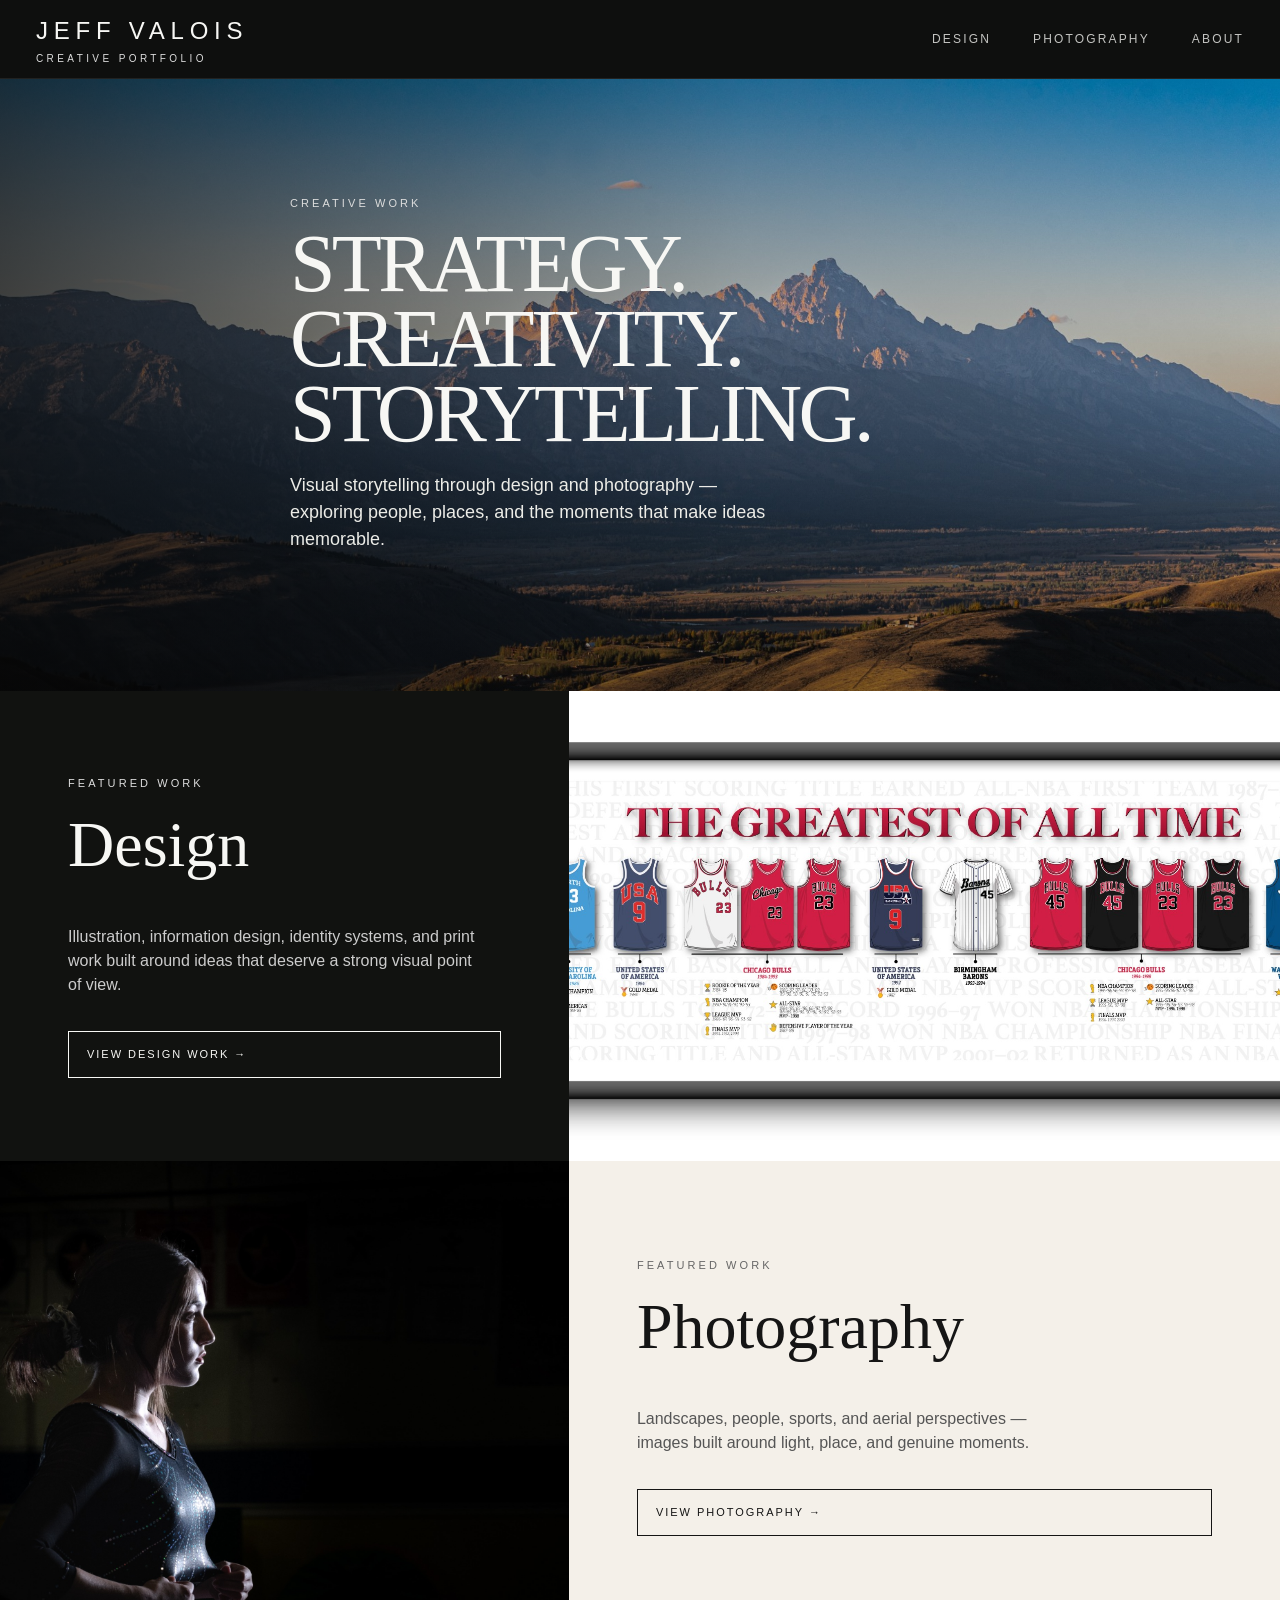
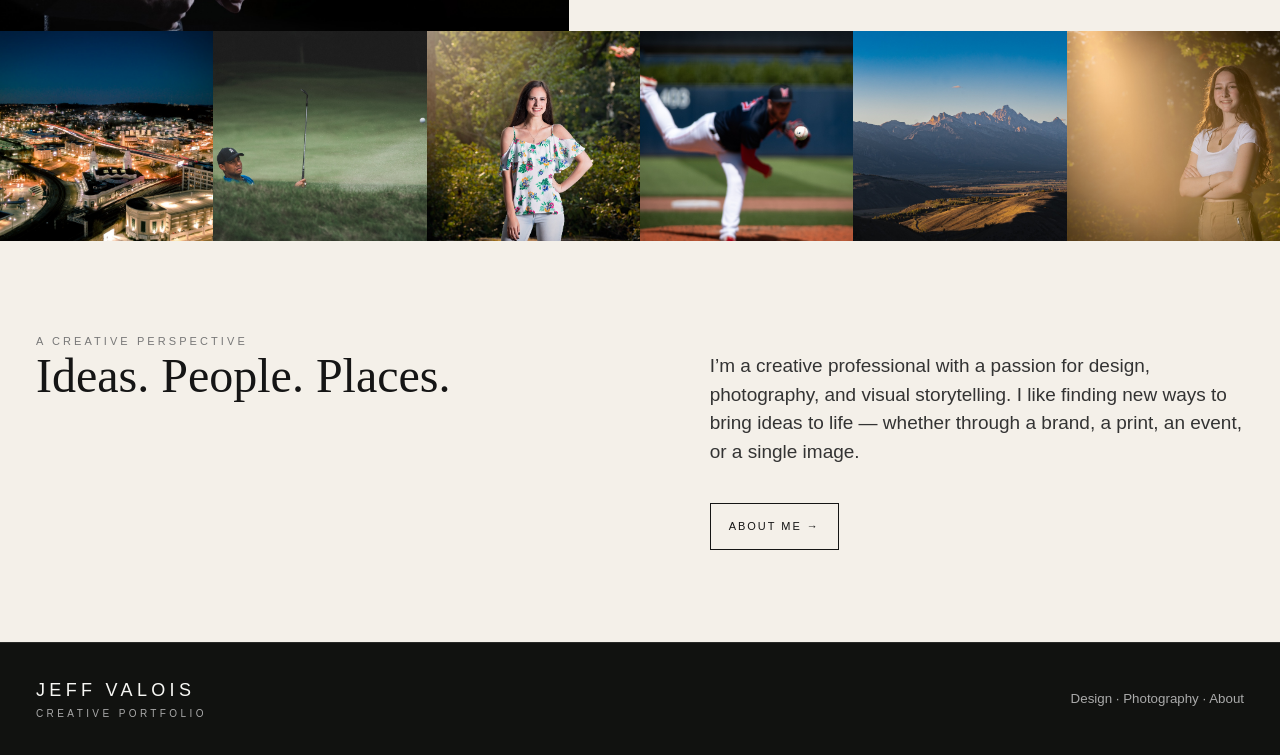
==== index.html @ 0d72cbe3 "Add files via upload" ====
<!doctype html><html><head><meta charset="utf-8"><meta name="viewport" content="width=device-width,initial-scale=1"><title>Jeff Valois — Creative Portfolio</title><link rel="stylesheet" href="styles.css"></head><body>
<header class="site-header"><div class="wrap nav"><a class="brand" href="index.html">JEFF VALOIS<small>CREATIVE PORTFOLIO</small></a><nav class="menu"><a href="design.html">Design</a><a href="photography.html">Photography</a><a href="about.html">About</a></nav></div></header>
<section class="hero"><img src="assets/DSC_3585(3).jpg" alt="Mountain landscape"><div class="wrap hero-copy"><div class="eyebrow">Creative work</div><h1 class="display">STRATEGY.<br>CREATIVITY.<br>STORYTELLING.</h1><p>Visual storytelling through design and photography — exploring people, places, and the moments that make ideas memorable.</p></div></section>
<section class="feature-split"><div class="feature-copy"><div class="eyebrow">Featured work</div><h2>Design</h2><p>Illustration, information design, identity systems, and print work built around ideas that deserve a strong visual point of view.</p><a class="button" href="design.html">View design work →</a></div><div class="feature-image"><img src="assets/goat.jpg" alt="The Greatest of All Time print"></div></section>
<section class="feature-split paper"><div class="feature-image"><img src="assets/DSC_7448 (1)(1).jpg" alt="Portrait photography"></div><div class="feature-copy"><div class="eyebrow" style="color:#666">Featured work</div><h2>Photography</h2><p style="color:#555">Landscapes, people, sports, and aerial perspectives — images built around light, place, and genuine moments.</p><a class="button" href="photography.html">View photography →</a></div></section>
<div class="photo-strip">
<img src="assets/2(3).jpg" alt="City aerial"><img src="assets/tw-bunker-1(1).jpg" alt="Golf bunker"><img src="assets/bree-6 (1)(2).jpg" alt="Portrait"><img src="assets/DSC_6796(1).jpg" alt="Baseball"><img src="assets/DSC_3585(3).jpg" alt="Grand Teton"><img src="assets/kaylie-11(2).jpg" alt="Portrait at sunset">
</div>
<section class="paper section"><div class="wrap about-grid"><div><div class="eyebrow" style="color:#777">A creative perspective</div><div class="lead">Ideas. People. Places.</div></div><div><p>I’m a creative professional with a passion for design, photography, and visual storytelling. I like finding new ways to bring ideas to life — whether through a brand, a print, an event, or a single image.</p><a class="button" href="about.html">About me →</a></div></div></section>
<footer class="footer"><div class="wrap"><div class="brand" style="font-size:18px">JEFF VALOIS<small>CREATIVE PORTFOLIO</small></div><small>Design · Photography · About</small></div></footer>
</body></html>
---- styles.css ----
:root{--bg:#111210;--bg2:#181917;--paper:#f4f0e9;--ink:#151515;--muted:#989a95;--line:rgba(255,255,255,.16);--cream:#eee8df;--accent:#c8a66b;--max:1440px}
*{box-sizing:border-box} html{scroll-behavior:smooth} body{margin:0;background:var(--bg);color:#f7f7f4;font-family:Inter,Arial,Helvetica,sans-serif;line-height:1.5} img{max-width:100%;display:block} a{color:inherit;text-decoration:none}.wrap{width:min(var(--max),calc(100% - 72px));margin:auto}.site-header{position:sticky;top:0;z-index:50;background:rgba(15,16,15,.92);backdrop-filter:blur(10px);border-bottom:1px solid rgba(255,255,255,.08)}.nav{height:78px;display:flex;align-items:center;justify-content:space-between}.brand{letter-spacing:.24em;font-size:24px;font-weight:300}.brand small{display:block;font-size:10px;letter-spacing:.34em;margin-top:2px;color:#ddd}.menu{display:flex;gap:42px;font-size:12px;letter-spacing:.18em;text-transform:uppercase}.menu a{opacity:.78}.menu a:hover,.menu a.active{opacity:1}.menu a.active:after{content:"";display:block;height:1px;background:#fff;margin-top:8px}.hero{min-height:68vh;position:relative;display:flex;align-items:end;overflow:hidden}.hero img{position:absolute;inset:0;width:100%;height:100%;object-fit:cover}.hero:after{content:"";position:absolute;inset:0;background:linear-gradient(90deg,rgba(5,5,5,.72),rgba(5,5,5,.18) 58%,rgba(5,5,5,.04)),linear-gradient(0deg,rgba(0,0,0,.35),transparent 42%)}.hero-copy{position:relative;z-index:2;padding:70px 0 74px;max-width:700px}.eyebrow{text-transform:uppercase;letter-spacing:.28em;font-size:11px;color:#ddd}.display{font-family:Georgia,'Times New Roman',serif;font-weight:400;font-size:clamp(54px,6.4vw,108px);line-height:.92;letter-spacing:-.045em;margin:14px 0 20px}.hero p{max-width:500px;font-size:18px;color:#ecece7}.section{padding:92px 0}.paper{background:var(--paper);color:var(--ink)}.section-head{display:flex;align-items:end;justify-content:space-between;gap:30px;margin-bottom:42px}.section-head h2,.title{font-family:Georgia,'Times New Roman',serif;font-weight:400;letter-spacing:-.035em;font-size:clamp(44px,5vw,76px);line-height:.95;margin:0}.section-head p{color:#666;max-width:550px;margin:0}.grid{display:grid;gap:22px}.grid.two{grid-template-columns:repeat(2,minmax(0,1fr))}.grid.three{grid-template-columns:repeat(3,minmax(0,1fr))}.card{position:relative;overflow:hidden;background:#20211f}.card img{width:100%;aspect-ratio:16/10;object-fit:cover;transition:transform .5s ease}.card:hover img{transform:scale(1.025)}.card-body{padding:22px 22px 25px}.card h3{font-family:Georgia,'Times New Roman',serif;font-size:30px;font-weight:400;margin:0 0 7px}.meta{font-size:10px;letter-spacing:.22em;text-transform:uppercase;color:#aaa}.paper .card{background:white;color:#111;border:1px solid #ded9d0}.paper .meta{color:#777}.button{display:inline-flex;align-items:center;gap:15px;border:1px solid currentColor;padding:14px 18px;font-size:11px;letter-spacing:.18em;text-transform:uppercase;margin-top:18px}.feature-split{display:grid;grid-template-columns:1fr 1.25fr;min-height:470px}.feature-copy{display:flex;flex-direction:column;justify-content:center;padding:68px}.feature-image img{width:100%;height:100%;object-fit:cover}.feature-copy h2{font-family:Georgia,'Times New Roman',serif;font-size:64px;font-weight:400;margin:6px 0 16px}.feature-copy p{max-width:420px;color:#ccc}.photo-strip{display:grid;grid-template-columns:repeat(6,1fr);height:210px;overflow:hidden}.photo-strip img{width:100%;height:100%;object-fit:cover}.intro-grid{display:grid;grid-template-columns:.78fr 1.22fr;gap:70px;align-items:start}.project-copy h1{font-family:Georgia,'Times New Roman',serif;font-weight:400;font-size:clamp(56px,6vw,92px);line-height:.92;margin:12px 0 18px}.project-copy p{font-size:18px;color:#d0d0cb}.project-copy .role{margin-top:30px;border-top:1px solid var(--line);padding-top:20px}.project-hero{background:#e9e5de;padding:38px}.project-hero img{width:100%;max-height:720px;object-fit:contain}.gallery-masonry{columns:3 320px;column-gap:14px}.gallery-item{break-inside:avoid;margin:0 0 14px;cursor:pointer;overflow:hidden;background:#222}.gallery-item img{width:100%;height:auto;transition:.35s}.gallery-item:hover img{transform:scale(1.015);filter:brightness(.92)}.filters{display:flex;gap:30px;flex-wrap:wrap;margin:25px 0 40px}.filters button{appearance:none;border:0;background:none;color:#aaa;padding:0 0 9px;letter-spacing:.18em;text-transform:uppercase;font-size:11px;cursor:pointer}.filters button.active{color:white;border-bottom:1px solid white}.lightbox{position:fixed;inset:0;background:rgba(0,0,0,.94);display:none;align-items:center;justify-content:center;z-index:100;padding:40px}.lightbox.open{display:flex}.lightbox img{max-width:92vw;max-height:88vh;object-fit:contain}.lightbox button{position:absolute;top:24px;right:28px;background:none;border:0;color:white;font-size:34px;cursor:pointer}.about-grid{display:grid;grid-template-columns:1fr .9fr;gap:80px}.about-grid .lead{font-family:Georgia,'Times New Roman',serif;font-size:48px;line-height:1.08}.about-grid p{font-size:19px;color:#333}.footer{padding:34px 0;border-top:1px solid rgba(255,255,255,.1)}.footer .wrap{display:flex;justify-content:space-between;align-items:center}.footer small{color:#aaa}.year-grid{display:grid;grid-template-columns:repeat(4,1fr);gap:18px}.year-card{background:white;color:#111;padding:22px;text-align:center}.year-card img{aspect-ratio:1.1/1;object-fit:contain;width:100%}.year-card h4{margin:12px 0 0;font-size:18px}.year-card small{color:#666;text-transform:uppercase;letter-spacing:.16em}.maps{display:grid;grid-template-columns:repeat(2,1fr);gap:26px}.maps img{background:white;padding:12px}.banners-stage{background:white;padding:32px}.banners-stage img{width:100%;object-fit:contain}.note{font-size:12px;color:#aaa;margin-top:14px}.hide{display:none!important}
@media(max-width:900px){.wrap{width:min(100% - 36px,var(--max))}.menu{gap:18px}.brand{font-size:18px}.hero{min-height:60vh}.feature-split,.intro-grid,.about-grid{grid-template-columns:1fr}.feature-copy{padding:44px 28px}.grid.two,.grid.three,.maps{grid-template-columns:1fr}.year-grid{grid-template-columns:repeat(2,1fr)}.photo-strip{grid-template-columns:repeat(3,1fr);height:360px}.section{padding:64px 0}.nav{height:68px}}
@media(max-width:620px){.menu{font-size:10px;gap:12px}.brand small{display:none}.display{font-size:52px}.hero-copy{padding-bottom:44px}.year-grid{grid-template-columns:1fr}.photo-strip{grid-template-columns:repeat(2,1fr);height:480px}.section-head{display:block}.section-head p{margin-top:14px}.feature-copy h2{font-size:50px}}
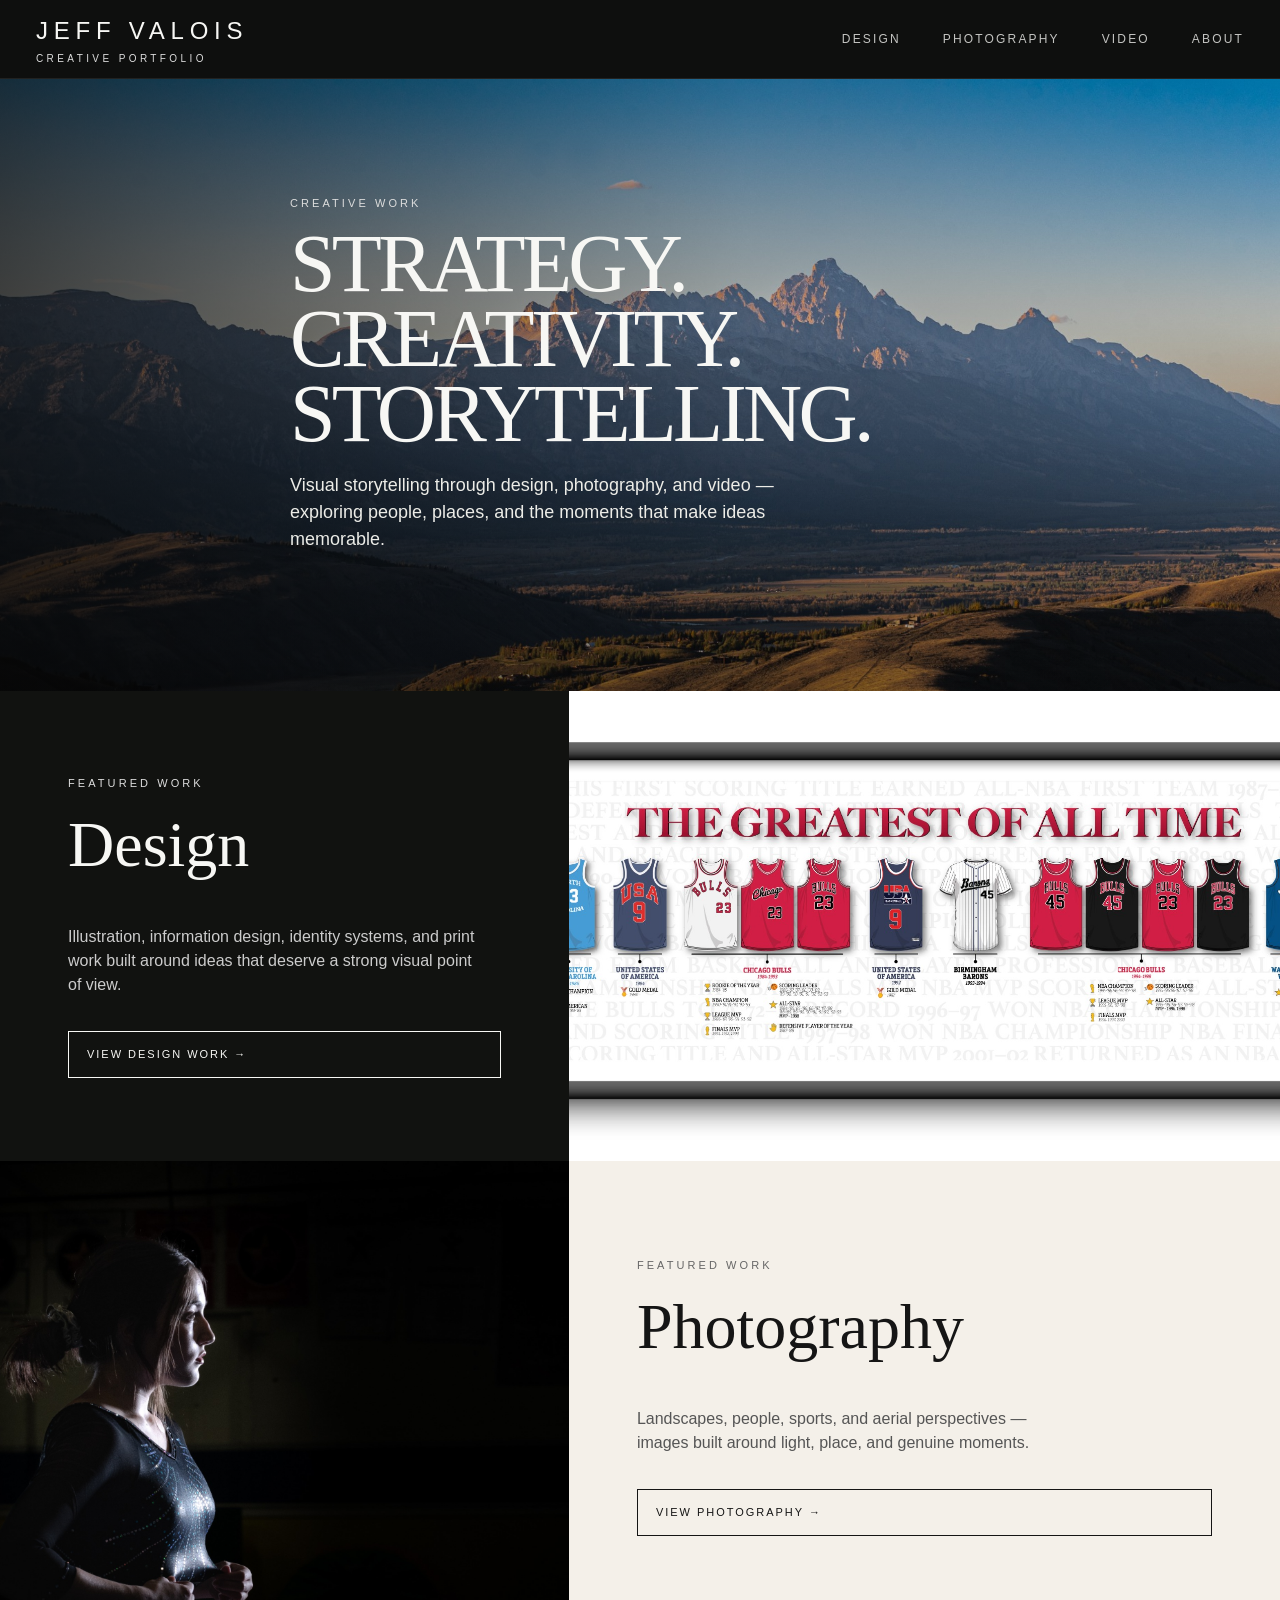
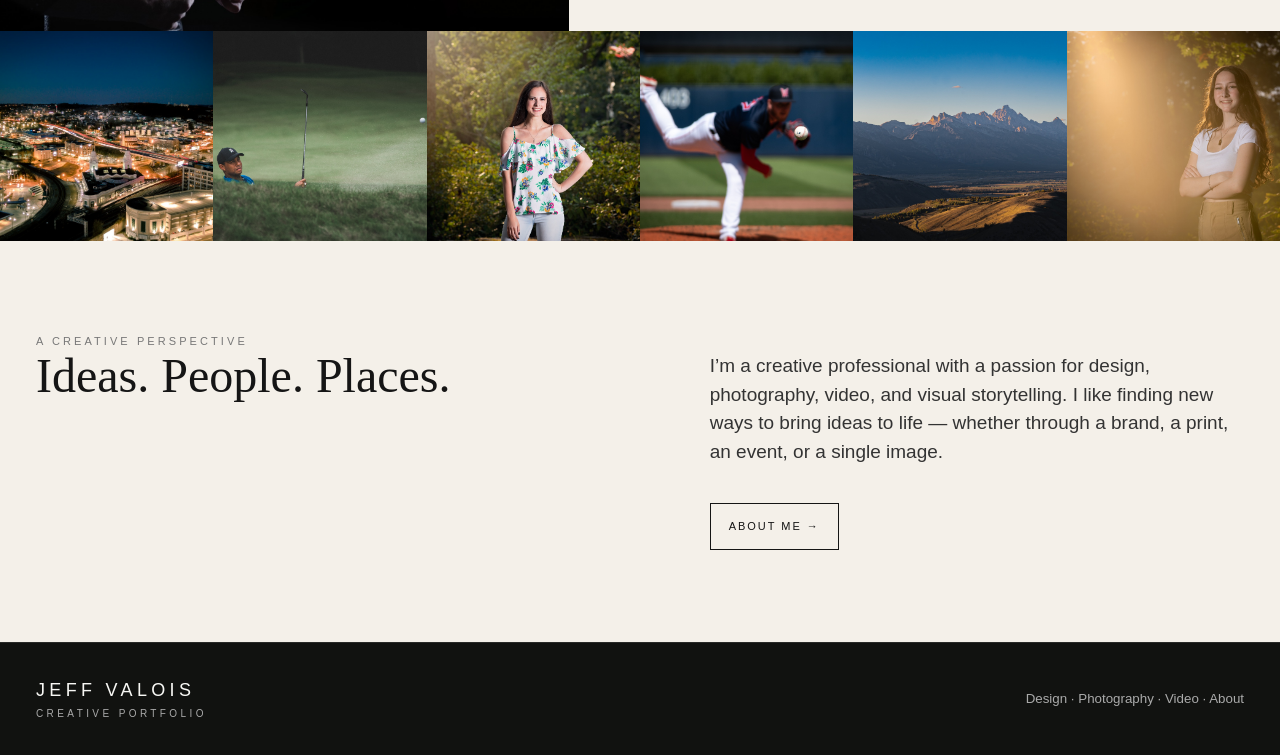
==== commit 37839b6c: "Add files via upload" ====
--- a/index.html
+++ b/index.html
@@ -1,11 +1,11 @@
 <!doctype html><html><head><meta charset="utf-8"><meta name="viewport" content="width=device-width,initial-scale=1"><title>Jeff Valois — Creative Portfolio</title><link rel="stylesheet" href="styles.css"></head><body>
-<header class="site-header"><div class="wrap nav"><a class="brand" href="index.html">JEFF VALOIS<small>CREATIVE PORTFOLIO</small></a><nav class="menu"><a href="design.html">Design</a><a href="photography.html">Photography</a><a href="about.html">About</a></nav></div></header>
-<section class="hero"><img src="assets/DSC_3585(3).jpg" alt="Mountain landscape"><div class="wrap hero-copy"><div class="eyebrow">Creative work</div><h1 class="display">STRATEGY.<br>CREATIVITY.<br>STORYTELLING.</h1><p>Visual storytelling through design and photography — exploring people, places, and the moments that make ideas memorable.</p></div></section>
+<header class="site-header"><div class="wrap nav"><a class="brand" href="index.html">JEFF VALOIS<small>CREATIVE PORTFOLIO</small></a><nav class="menu"><a href="design.html">Design</a><a href="photography.html">Photography</a><a href="video.html">Video</a><a href="about.html">About</a></nav></div></header>
+<section class="hero"><img src="assets/DSC_3585(3).jpg" alt="Mountain landscape"><div class="wrap hero-copy"><div class="eyebrow">Creative work</div><h1 class="display">STRATEGY.<br>CREATIVITY.<br>STORYTELLING.</h1><p>Visual storytelling through design, photography, and video — exploring people, places, and the moments that make ideas memorable.</p></div></section>
 <section class="feature-split"><div class="feature-copy"><div class="eyebrow">Featured work</div><h2>Design</h2><p>Illustration, information design, identity systems, and print work built around ideas that deserve a strong visual point of view.</p><a class="button" href="design.html">View design work →</a></div><div class="feature-image"><img src="assets/goat.jpg" alt="The Greatest of All Time print"></div></section>
 <section class="feature-split paper"><div class="feature-image"><img src="assets/DSC_7448 (1)(1).jpg" alt="Portrait photography"></div><div class="feature-copy"><div class="eyebrow" style="color:#666">Featured work</div><h2>Photography</h2><p style="color:#555">Landscapes, people, sports, and aerial perspectives — images built around light, place, and genuine moments.</p><a class="button" href="photography.html">View photography →</a></div></section>
 <div class="photo-strip">
 <img src="assets/2(3).jpg" alt="City aerial"><img src="assets/tw-bunker-1(1).jpg" alt="Golf bunker"><img src="assets/bree-6 (1)(2).jpg" alt="Portrait"><img src="assets/DSC_6796(1).jpg" alt="Baseball"><img src="assets/DSC_3585(3).jpg" alt="Grand Teton"><img src="assets/kaylie-11(2).jpg" alt="Portrait at sunset">
 </div>
-<section class="paper section"><div class="wrap about-grid"><div><div class="eyebrow" style="color:#777">A creative perspective</div><div class="lead">Ideas. People. Places.</div></div><div><p>I’m a creative professional with a passion for design, photography, and visual storytelling. I like finding new ways to bring ideas to life — whether through a brand, a print, an event, or a single image.</p><a class="button" href="about.html">About me →</a></div></div></section>
-<footer class="footer"><div class="wrap"><div class="brand" style="font-size:18px">JEFF VALOIS<small>CREATIVE PORTFOLIO</small></div><small>Design · Photography · About</small></div></footer>
+<section class="paper section"><div class="wrap about-grid"><div><div class="eyebrow" style="color:#777">A creative perspective</div><div class="lead">Ideas. People. Places.</div></div><div><p>I’m a creative professional with a passion for design, photography, video, and visual storytelling. I like finding new ways to bring ideas to life — whether through a brand, a print, an event, or a single image.</p><a class="button" href="about.html">About me →</a></div></div></section>
+<footer class="footer"><div class="wrap"><div class="brand" style="font-size:18px">JEFF VALOIS<small>CREATIVE PORTFOLIO</small></div><small>Design · Photography · Video · About</small></div></footer>
 </body></html>
--- a/styles.css
+++ b/styles.css
@@ -2,3 +2,12 @@
 *{box-sizing:border-box} html{scroll-behavior:smooth} body{margin:0;background:var(--bg);color:#f7f7f4;font-family:Inter,Arial,Helvetica,sans-serif;line-height:1.5} img{max-width:100%;display:block} a{color:inherit;text-decoration:none}.wrap{width:min(var(--max),calc(100% - 72px));margin:auto}.site-header{position:sticky;top:0;z-index:50;background:rgba(15,16,15,.92);backdrop-filter:blur(10px);border-bottom:1px solid rgba(255,255,255,.08)}.nav{height:78px;display:flex;align-items:center;justify-content:space-between}.brand{letter-spacing:.24em;font-size:24px;font-weight:300}.brand small{display:block;font-size:10px;letter-spacing:.34em;margin-top:2px;color:#ddd}.menu{display:flex;gap:42px;font-size:12px;letter-spacing:.18em;text-transform:uppercase}.menu a{opacity:.78}.menu a:hover,.menu a.active{opacity:1}.menu a.active:after{content:"";display:block;height:1px;background:#fff;margin-top:8px}.hero{min-height:68vh;position:relative;display:flex;align-items:end;overflow:hidden}.hero img{position:absolute;inset:0;width:100%;height:100%;object-fit:cover}.hero:after{content:"";position:absolute;inset:0;background:linear-gradient(90deg,rgba(5,5,5,.72),rgba(5,5,5,.18) 58%,rgba(5,5,5,.04)),linear-gradient(0deg,rgba(0,0,0,.35),transparent 42%)}.hero-copy{position:relative;z-index:2;padding:70px 0 74px;max-width:700px}.eyebrow{text-transform:uppercase;letter-spacing:.28em;font-size:11px;color:#ddd}.display{font-family:Georgia,'Times New Roman',serif;font-weight:400;font-size:clamp(54px,6.4vw,108px);line-height:.92;letter-spacing:-.045em;margin:14px 0 20px}.hero p{max-width:500px;font-size:18px;color:#ecece7}.section{padding:92px 0}.paper{background:var(--paper);color:var(--ink)}.section-head{display:flex;align-items:end;justify-content:space-between;gap:30px;margin-bottom:42px}.section-head h2,.title{font-family:Georgia,'Times New Roman',serif;font-weight:400;letter-spacing:-.035em;font-size:clamp(44px,5vw,76px);line-height:.95;margin:0}.section-head p{color:#666;max-width:550px;margin:0}.grid{display:grid;gap:22px}.grid.two{grid-template-columns:repeat(2,minmax(0,1fr))}.grid.three{grid-template-columns:repeat(3,minmax(0,1fr))}.card{position:relative;overflow:hidden;background:#20211f}.card img{width:100%;aspect-ratio:16/10;object-fit:cover;transition:transform .5s ease}.card:hover img{transform:scale(1.025)}.card-body{padding:22px 22px 25px}.card h3{font-family:Georgia,'Times New Roman',serif;font-size:30px;font-weight:400;margin:0 0 7px}.meta{font-size:10px;letter-spacing:.22em;text-transform:uppercase;color:#aaa}.paper .card{background:white;color:#111;border:1px solid #ded9d0}.paper .meta{color:#777}.button{display:inline-flex;align-items:center;gap:15px;border:1px solid currentColor;padding:14px 18px;font-size:11px;letter-spacing:.18em;text-transform:uppercase;margin-top:18px}.feature-split{display:grid;grid-template-columns:1fr 1.25fr;min-height:470px}.feature-copy{display:flex;flex-direction:column;justify-content:center;padding:68px}.feature-image img{width:100%;height:100%;object-fit:cover}.feature-copy h2{font-family:Georgia,'Times New Roman',serif;font-size:64px;font-weight:400;margin:6px 0 16px}.feature-copy p{max-width:420px;color:#ccc}.photo-strip{display:grid;grid-template-columns:repeat(6,1fr);height:210px;overflow:hidden}.photo-strip img{width:100%;height:100%;object-fit:cover}.intro-grid{display:grid;grid-template-columns:.78fr 1.22fr;gap:70px;align-items:start}.project-copy h1{font-family:Georgia,'Times New Roman',serif;font-weight:400;font-size:clamp(56px,6vw,92px);line-height:.92;margin:12px 0 18px}.project-copy p{font-size:18px;color:#d0d0cb}.project-copy .role{margin-top:30px;border-top:1px solid var(--line);padding-top:20px}.project-hero{background:#e9e5de;padding:38px}.project-hero img{width:100%;max-height:720px;object-fit:contain}.gallery-masonry{columns:3 320px;column-gap:14px}.gallery-item{break-inside:avoid;margin:0 0 14px;cursor:pointer;overflow:hidden;background:#222}.gallery-item img{width:100%;height:auto;transition:.35s}.gallery-item:hover img{transform:scale(1.015);filter:brightness(.92)}.filters{display:flex;gap:30px;flex-wrap:wrap;margin:25px 0 40px}.filters button{appearance:none;border:0;background:none;color:#aaa;padding:0 0 9px;letter-spacing:.18em;text-transform:uppercase;font-size:11px;cursor:pointer}.filters button.active{color:white;border-bottom:1px solid white}.lightbox{position:fixed;inset:0;background:rgba(0,0,0,.94);display:none;align-items:center;justify-content:center;z-index:100;padding:40px}.lightbox.open{display:flex}.lightbox img{max-width:92vw;max-height:88vh;object-fit:contain}.lightbox button{position:absolute;top:24px;right:28px;background:none;border:0;color:white;font-size:34px;cursor:pointer}.about-grid{display:grid;grid-template-columns:1fr .9fr;gap:80px}.about-grid .lead{font-family:Georgia,'Times New Roman',serif;font-size:48px;line-height:1.08}.about-grid p{font-size:19px;color:#333}.footer{padding:34px 0;border-top:1px solid rgba(255,255,255,.1)}.footer .wrap{display:flex;justify-content:space-between;align-items:center}.footer small{color:#aaa}.year-grid{display:grid;grid-template-columns:repeat(4,1fr);gap:18px}.year-card{background:white;color:#111;padding:22px;text-align:center}.year-card img{aspect-ratio:1.1/1;object-fit:contain;width:100%}.year-card h4{margin:12px 0 0;font-size:18px}.year-card small{color:#666;text-transform:uppercase;letter-spacing:.16em}.maps{display:grid;grid-template-columns:repeat(2,1fr);gap:26px}.maps img{background:white;padding:12px}.banners-stage{background:white;padding:32px}.banners-stage img{width:100%;object-fit:contain}.note{font-size:12px;color:#aaa;margin-top:14px}.hide{display:none!important}
 @media(max-width:900px){.wrap{width:min(100% - 36px,var(--max))}.menu{gap:18px}.brand{font-size:18px}.hero{min-height:60vh}.feature-split,.intro-grid,.about-grid{grid-template-columns:1fr}.feature-copy{padding:44px 28px}.grid.two,.grid.three,.maps{grid-template-columns:1fr}.year-grid{grid-template-columns:repeat(2,1fr)}.photo-strip{grid-template-columns:repeat(3,1fr);height:360px}.section{padding:64px 0}.nav{height:68px}}
 @media(max-width:620px){.menu{font-size:10px;gap:12px}.brand small{display:none}.display{font-size:52px}.hero-copy{padding-bottom:44px}.year-grid{grid-template-columns:1fr}.photo-strip{grid-template-columns:repeat(2,1fr);height:480px}.section-head{display:block}.section-head p{margin-top:14px}.feature-copy h2{font-size:50px}}
+
+/* About page additions */
+.about-profile{display:grid;grid-template-columns:minmax(0,.82fr) minmax(0,1.18fr);gap:76px;align-items:center}.about-portrait{margin:0}.about-portrait img{width:100%;aspect-ratio:4/5;object-fit:cover;object-position:center;border:1px solid #ded9d0}.about-portrait small{display:block;margin-top:12px;color:#777;font-size:11px;letter-spacing:.12em;text-transform:uppercase}.about-copy .lead{font-family:Georgia,'Times New Roman',serif;font-size:clamp(44px,5vw,70px);line-height:1.02;letter-spacing:-.035em;margin:14px 0 28px}.about-copy p{font-size:19px;color:#333;max-width:760px}.contact-block{margin-top:38px;padding-top:28px;border-top:1px solid #d7d1c7}.contact-links{display:flex;flex-wrap:wrap;gap:12px;margin-top:16px}.contact-links a{display:inline-flex;align-items:center;gap:12px;border:1px solid #aaa;padding:12px 15px;font-size:11px;letter-spacing:.16em;text-transform:uppercase;transition:.2s ease}.contact-links a:hover{background:#171817;color:#fff;border-color:#171817}.contact-links span{font-size:14px}.about-intro{padding-top:78px;padding-bottom:86px}
+@media(max-width:900px){.about-profile{grid-template-columns:1fr;gap:44px}.about-portrait img{aspect-ratio:16/10}.about-copy .lead{font-size:52px}}
+
+.about-family{margin:42px 0 0}.about-family img{width:100%;aspect-ratio:3/2;object-fit:cover;border:1px solid #ded9d0}.about-family figcaption{margin-top:10px;color:#777;font-size:11px;letter-spacing:.12em;text-transform:uppercase}
+
+/* Video page */
+.video-intro{padding:84px 0 72px}.video-intro .lead{font-family:Georgia,'Times New Roman',serif;font-size:clamp(54px,6vw,92px);line-height:.95;letter-spacing:-.04em;margin:12px 0 22px}.video-intro p{max-width:760px;font-size:19px;color:#555}.video-section{padding:86px 0}.video-section.paper{background:var(--paper);color:var(--ink)}.video-section .section-copy{max-width:780px;margin-bottom:38px}.video-section .section-copy p{font-size:18px;color:#c9cac4}.video-section.paper .section-copy p{color:#555}.video-role{margin-top:16px;font-size:13px!important;letter-spacing:.02em}.video-grid{display:grid;grid-template-columns:repeat(2,minmax(0,1fr));gap:24px}.video-grid.three{grid-template-columns:repeat(3,minmax(0,1fr))}.video-card{background:#1c1d1b;border:1px solid rgba(255,255,255,.1)}.paper .video-card{background:#fff;border-color:#ddd7cd}.video-frame{position:relative;width:100%;aspect-ratio:16/9;background:#000;overflow:hidden}.video-frame iframe{position:absolute;inset:0;width:100%;height:100%;border:0}.video-card-body{padding:18px 18px 21px}.video-card h3{font-family:Georgia,'Times New Roman',serif;font-weight:400;font-size:26px;margin:0 0 5px}.video-card .meta{color:#aaa}.paper .video-card .meta{color:#777}.video-feature{display:grid;grid-template-columns:minmax(0,1.35fr) minmax(300px,.65fr);gap:36px;align-items:center}.video-feature .video-frame{border:1px solid rgba(255,255,255,.12)}.video-feature-copy h3{font-family:Georgia,'Times New Roman',serif;font-size:44px;font-weight:400;margin:8px 0 14px}.video-feature-copy p{color:#cacbc6;font-size:18px}.more-video{display:grid;grid-template-columns:repeat(2,minmax(0,1fr));gap:18px;margin-top:28px}.more-video a{display:flex;justify-content:space-between;gap:20px;align-items:center;border:1px solid #d8d2c7;background:#fff;padding:20px 22px;transition:.2s ease}.more-video a:hover{transform:translateY(-2px);border-color:#999}.more-video strong{font-family:Georgia,'Times New Roman',serif;font-size:24px;font-weight:400}.more-video span{font-size:11px;letter-spacing:.16em;text-transform:uppercase;color:#777}@media(max-width:900px){.video-grid,.video-grid.three,.video-feature{grid-template-columns:1fr}.more-video{grid-template-columns:1fr}.video-section{padding:64px 0}}
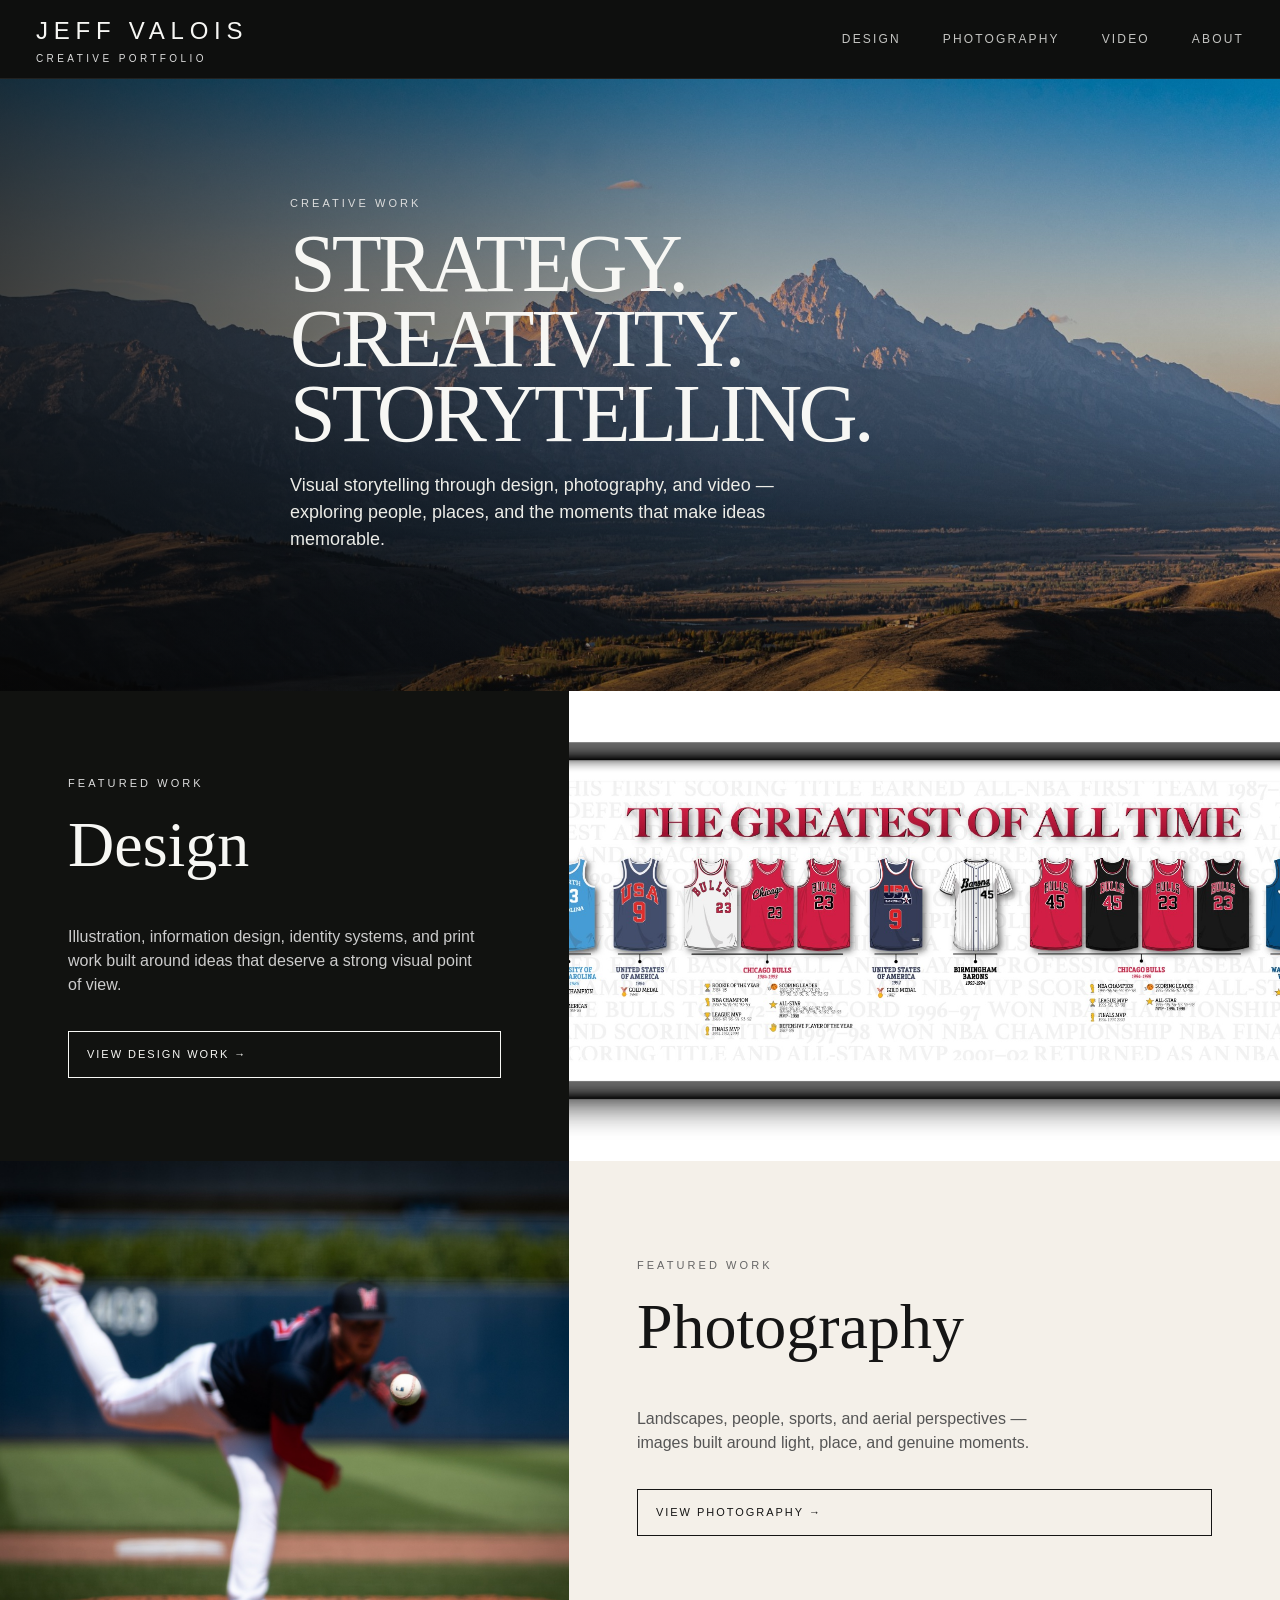
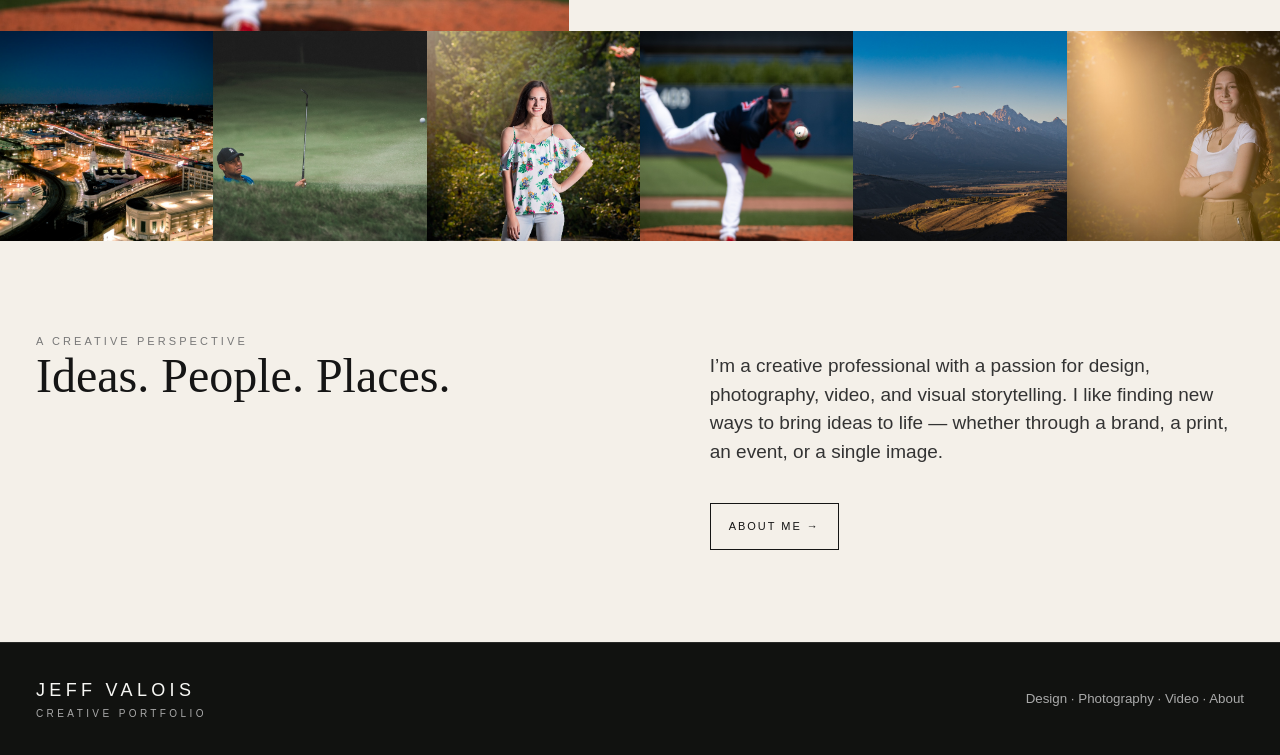
==== commit e29fc109: "image swap to index.html" ====
--- a/index.html
+++ b/index.html
@@ -2,7 +2,7 @@
 <header class="site-header"><div class="wrap nav"><a class="brand" href="index.html">JEFF VALOIS<small>CREATIVE PORTFOLIO</small></a><nav class="menu"><a href="design.html">Design</a><a href="photography.html">Photography</a><a href="video.html">Video</a><a href="about.html">About</a></nav></div></header>
 <section class="hero"><img src="assets/DSC_3585(3).jpg" alt="Mountain landscape"><div class="wrap hero-copy"><div class="eyebrow">Creative work</div><h1 class="display">STRATEGY.<br>CREATIVITY.<br>STORYTELLING.</h1><p>Visual storytelling through design, photography, and video — exploring people, places, and the moments that make ideas memorable.</p></div></section>
 <section class="feature-split"><div class="feature-copy"><div class="eyebrow">Featured work</div><h2>Design</h2><p>Illustration, information design, identity systems, and print work built around ideas that deserve a strong visual point of view.</p><a class="button" href="design.html">View design work →</a></div><div class="feature-image"><img src="assets/goat.jpg" alt="The Greatest of All Time print"></div></section>
-<section class="feature-split paper"><div class="feature-image"><img src="assets/DSC_7448 (1)(1).jpg" alt="Portrait photography"></div><div class="feature-copy"><div class="eyebrow" style="color:#666">Featured work</div><h2>Photography</h2><p style="color:#555">Landscapes, people, sports, and aerial perspectives — images built around light, place, and genuine moments.</p><a class="button" href="photography.html">View photography →</a></div></section>
+<section class="feature-split paper"><div class="feature-image"><img src="assets/DSC_6796(1).jpg" alt="Photography"></div><div class="feature-copy"><div class="eyebrow" style="color:#666">Featured work</div><h2>Photography</h2><p style="color:#555">Landscapes, people, sports, and aerial perspectives — images built around light, place, and genuine moments.</p><a class="button" href="photography.html">View photography →</a></div></section>
 <div class="photo-strip">
 <img src="assets/2(3).jpg" alt="City aerial"><img src="assets/tw-bunker-1(1).jpg" alt="Golf bunker"><img src="assets/bree-6 (1)(2).jpg" alt="Portrait"><img src="assets/DSC_6796(1).jpg" alt="Baseball"><img src="assets/DSC_3585(3).jpg" alt="Grand Teton"><img src="assets/kaylie-11(2).jpg" alt="Portrait at sunset">
 </div>
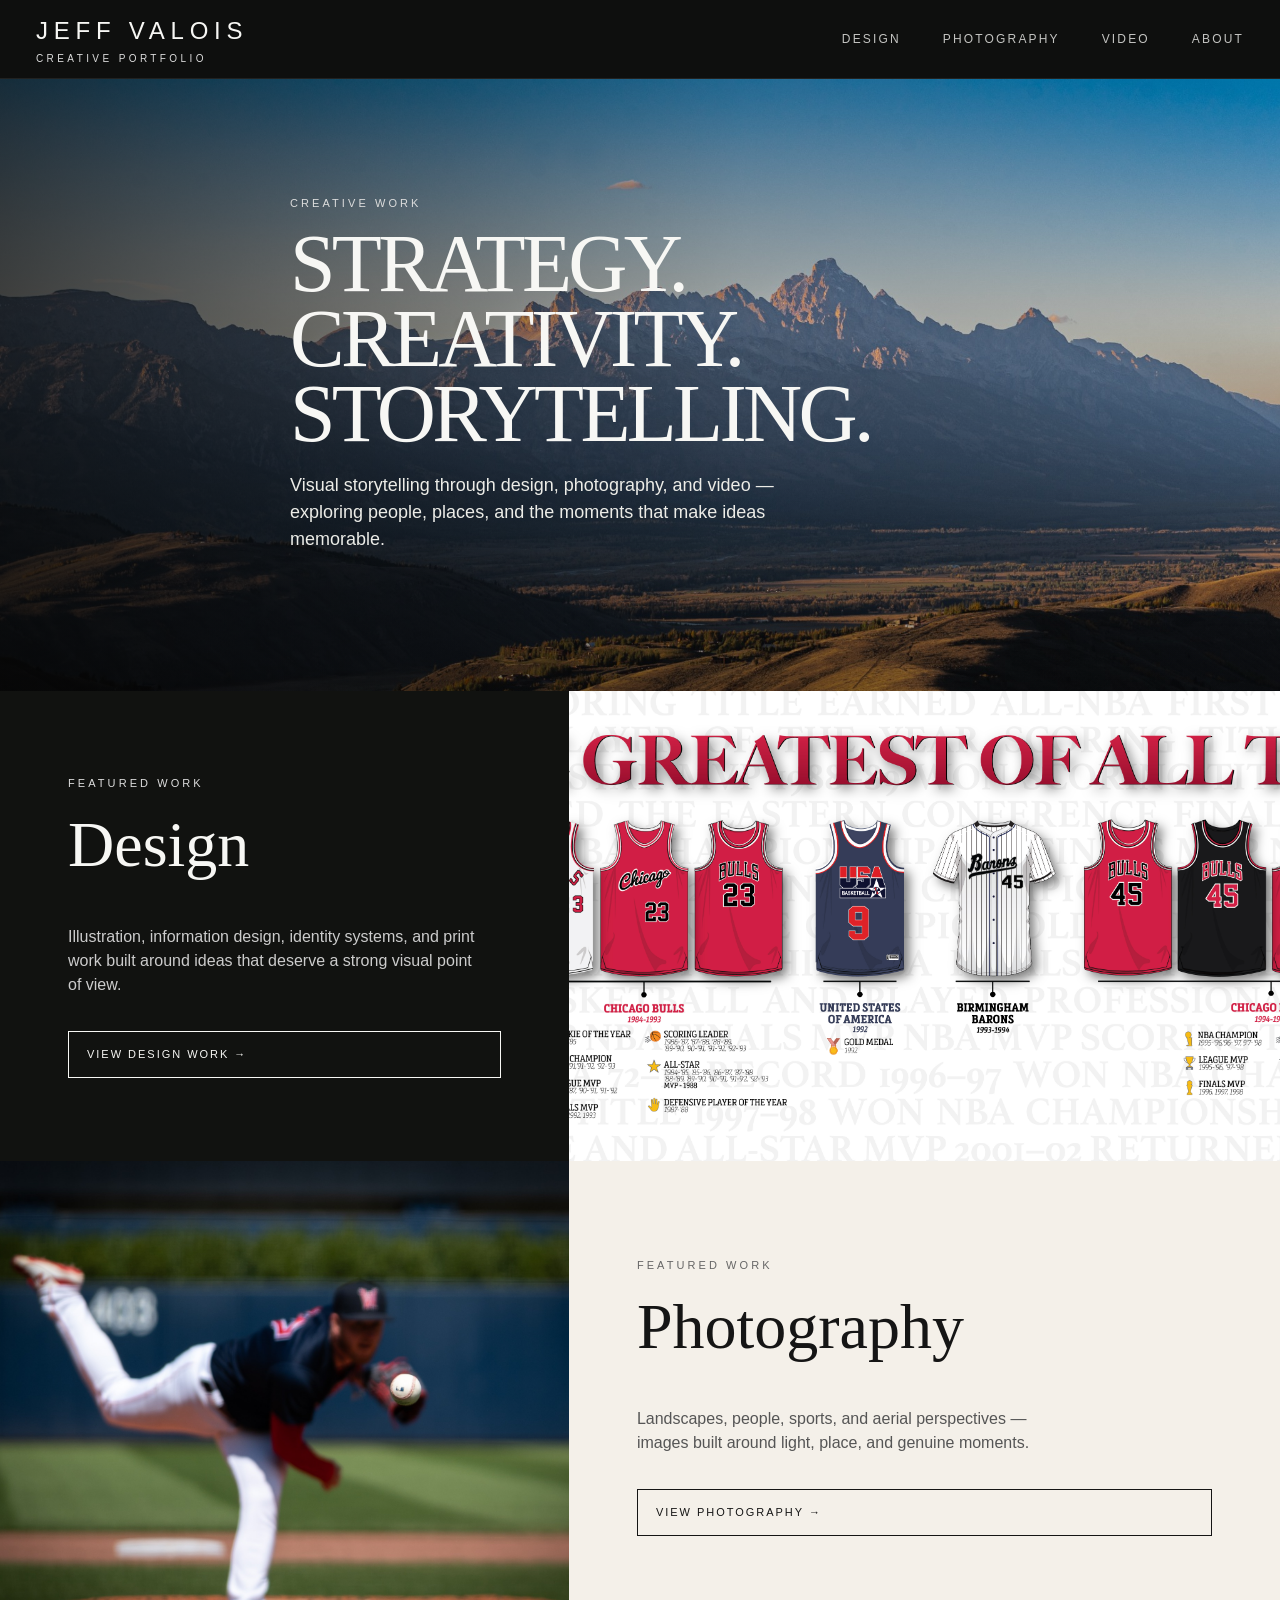
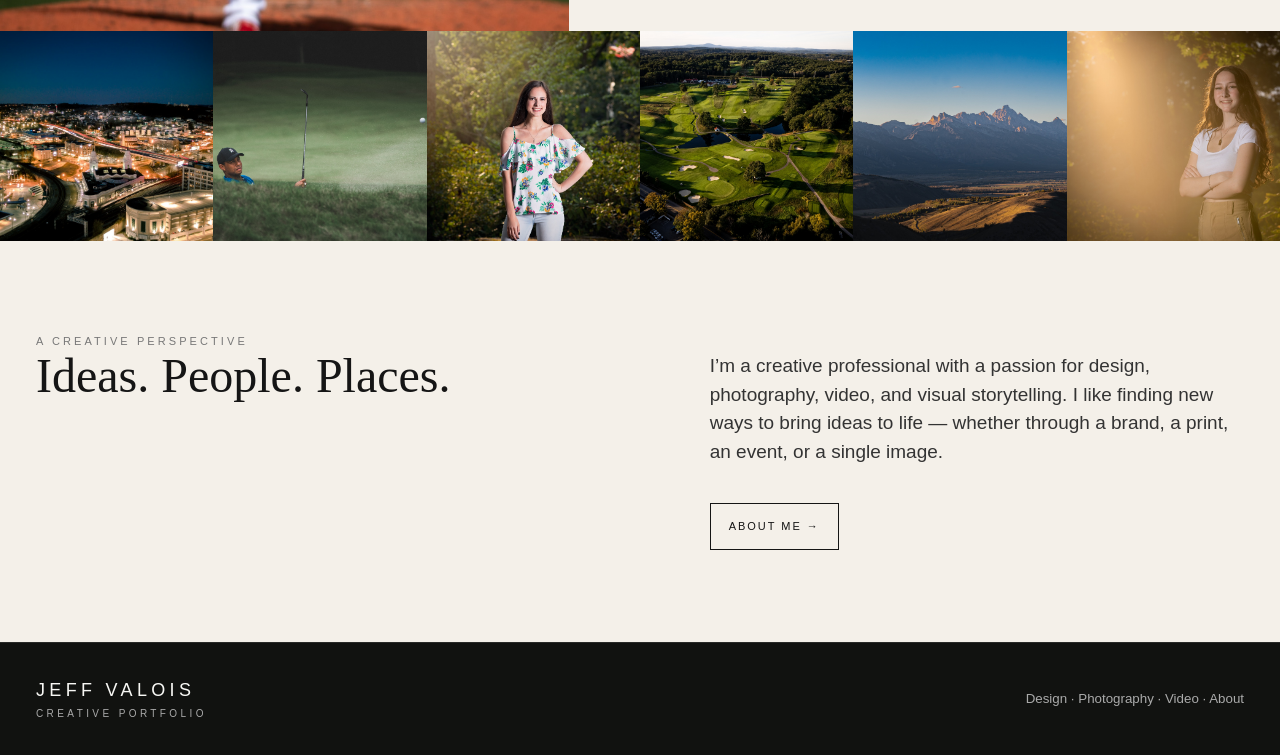
==== commit 75d765b0: "Add aerial golf photo to the photo strip Updated photo strip to include a new aerial golf photo." ====
--- a/index.html
+++ b/index.html
@@ -4,7 +4,7 @@
 <section class="feature-split"><div class="feature-copy"><div class="eyebrow">Featured work</div><h2>Design</h2><p>Illustration, information design, identity systems, and print work built around ideas that deserve a strong visual point of view.</p><a class="button" href="design.html">View design work →</a></div><div class="feature-image"><img src="assets/goat.jpg" alt="The Greatest of All Time print"></div></section>
 <section class="feature-split paper"><div class="feature-image"><img src="assets/DSC_6796(1).jpg" alt="Photography"></div><div class="feature-copy"><div class="eyebrow" style="color:#666">Featured work</div><h2>Photography</h2><p style="color:#555">Landscapes, people, sports, and aerial perspectives — images built around light, place, and genuine moments.</p><a class="button" href="photography.html">View photography →</a></div></section>
 <div class="photo-strip">
-<img src="assets/2(3).jpg" alt="City aerial"><img src="assets/tw-bunker-1(1).jpg" alt="Golf bunker"><img src="assets/bree-6 (1)(2).jpg" alt="Portrait"><img src="assets/DSC_6796(1).jpg" alt="Baseball"><img src="assets/DSC_3585(3).jpg" alt="Grand Teton"><img src="assets/kaylie-11(2).jpg" alt="Portrait at sunset">
+<img src="assets/2(3).jpg" alt="City aerial"><img src="assets/tw-bunker-1(1).jpg" alt="Golf bunker"><img src="assets/bree-6 (1)(2).jpg" alt="Portrait"><img src="assets/DJI_0818(2).jpg" alt="Aerial Golf Photo"><img src="assets/DSC_3585(3).jpg" alt="Grand Teton"><img src="assets/kaylie-11(2).jpg" alt="Portrait at sunset">
 </div>
 <section class="paper section"><div class="wrap about-grid"><div><div class="eyebrow" style="color:#777">A creative perspective</div><div class="lead">Ideas. People. Places.</div></div><div><p>I’m a creative professional with a passion for design, photography, video, and visual storytelling. I like finding new ways to bring ideas to life — whether through a brand, a print, an event, or a single image.</p><a class="button" href="about.html">About me →</a></div></div></section>
 <footer class="footer"><div class="wrap"><div class="brand" style="font-size:18px">JEFF VALOIS<small>CREATIVE PORTFOLIO</small></div><small>Design · Photography · Video · About</small></div></footer>
--- a/styles.css
+++ b/styles.css
@@ -11,3 +11,4 @@
 
 /* Video page */
 .video-intro{padding:84px 0 72px}.video-intro .lead{font-family:Georgia,'Times New Roman',serif;font-size:clamp(54px,6vw,92px);line-height:.95;letter-spacing:-.04em;margin:12px 0 22px}.video-intro p{max-width:760px;font-size:19px;color:#555}.video-section{padding:86px 0}.video-section.paper{background:var(--paper);color:var(--ink)}.video-section .section-copy{max-width:780px;margin-bottom:38px}.video-section .section-copy p{font-size:18px;color:#c9cac4}.video-section.paper .section-copy p{color:#555}.video-role{margin-top:16px;font-size:13px!important;letter-spacing:.02em}.video-grid{display:grid;grid-template-columns:repeat(2,minmax(0,1fr));gap:24px}.video-grid.three{grid-template-columns:repeat(3,minmax(0,1fr))}.video-card{background:#1c1d1b;border:1px solid rgba(255,255,255,.1)}.paper .video-card{background:#fff;border-color:#ddd7cd}.video-frame{position:relative;width:100%;aspect-ratio:16/9;background:#000;overflow:hidden}.video-frame iframe{position:absolute;inset:0;width:100%;height:100%;border:0}.video-card-body{padding:18px 18px 21px}.video-card h3{font-family:Georgia,'Times New Roman',serif;font-weight:400;font-size:26px;margin:0 0 5px}.video-card .meta{color:#aaa}.paper .video-card .meta{color:#777}.video-feature{display:grid;grid-template-columns:minmax(0,1.35fr) minmax(300px,.65fr);gap:36px;align-items:center}.video-feature .video-frame{border:1px solid rgba(255,255,255,.12)}.video-feature-copy h3{font-family:Georgia,'Times New Roman',serif;font-size:44px;font-weight:400;margin:8px 0 14px}.video-feature-copy p{color:#cacbc6;font-size:18px}.more-video{display:grid;grid-template-columns:repeat(2,minmax(0,1fr));gap:18px;margin-top:28px}.more-video a{display:flex;justify-content:space-between;gap:20px;align-items:center;border:1px solid #d8d2c7;background:#fff;padding:20px 22px;transition:.2s ease}.more-video a:hover{transform:translateY(-2px);border-color:#999}.more-video strong{font-family:Georgia,'Times New Roman',serif;font-size:24px;font-weight:400}.more-video span{font-size:11px;letter-spacing:.16em;text-transform:uppercase;color:#777}@media(max-width:900px){.video-grid,.video-grid.three,.video-feature{grid-template-columns:1fr}.more-video{grid-template-columns:1fr}.video-section{padding:64px 0}}
+.video-section:not(.paper) .more-video a{background:#1c1d1b;border-color:rgba(255,255,255,.14);color:#f7f7f4}.video-section:not(.paper) .more-video a:hover{border-color:#777}.video-section:not(.paper) .more-video span{color:#aaa}
